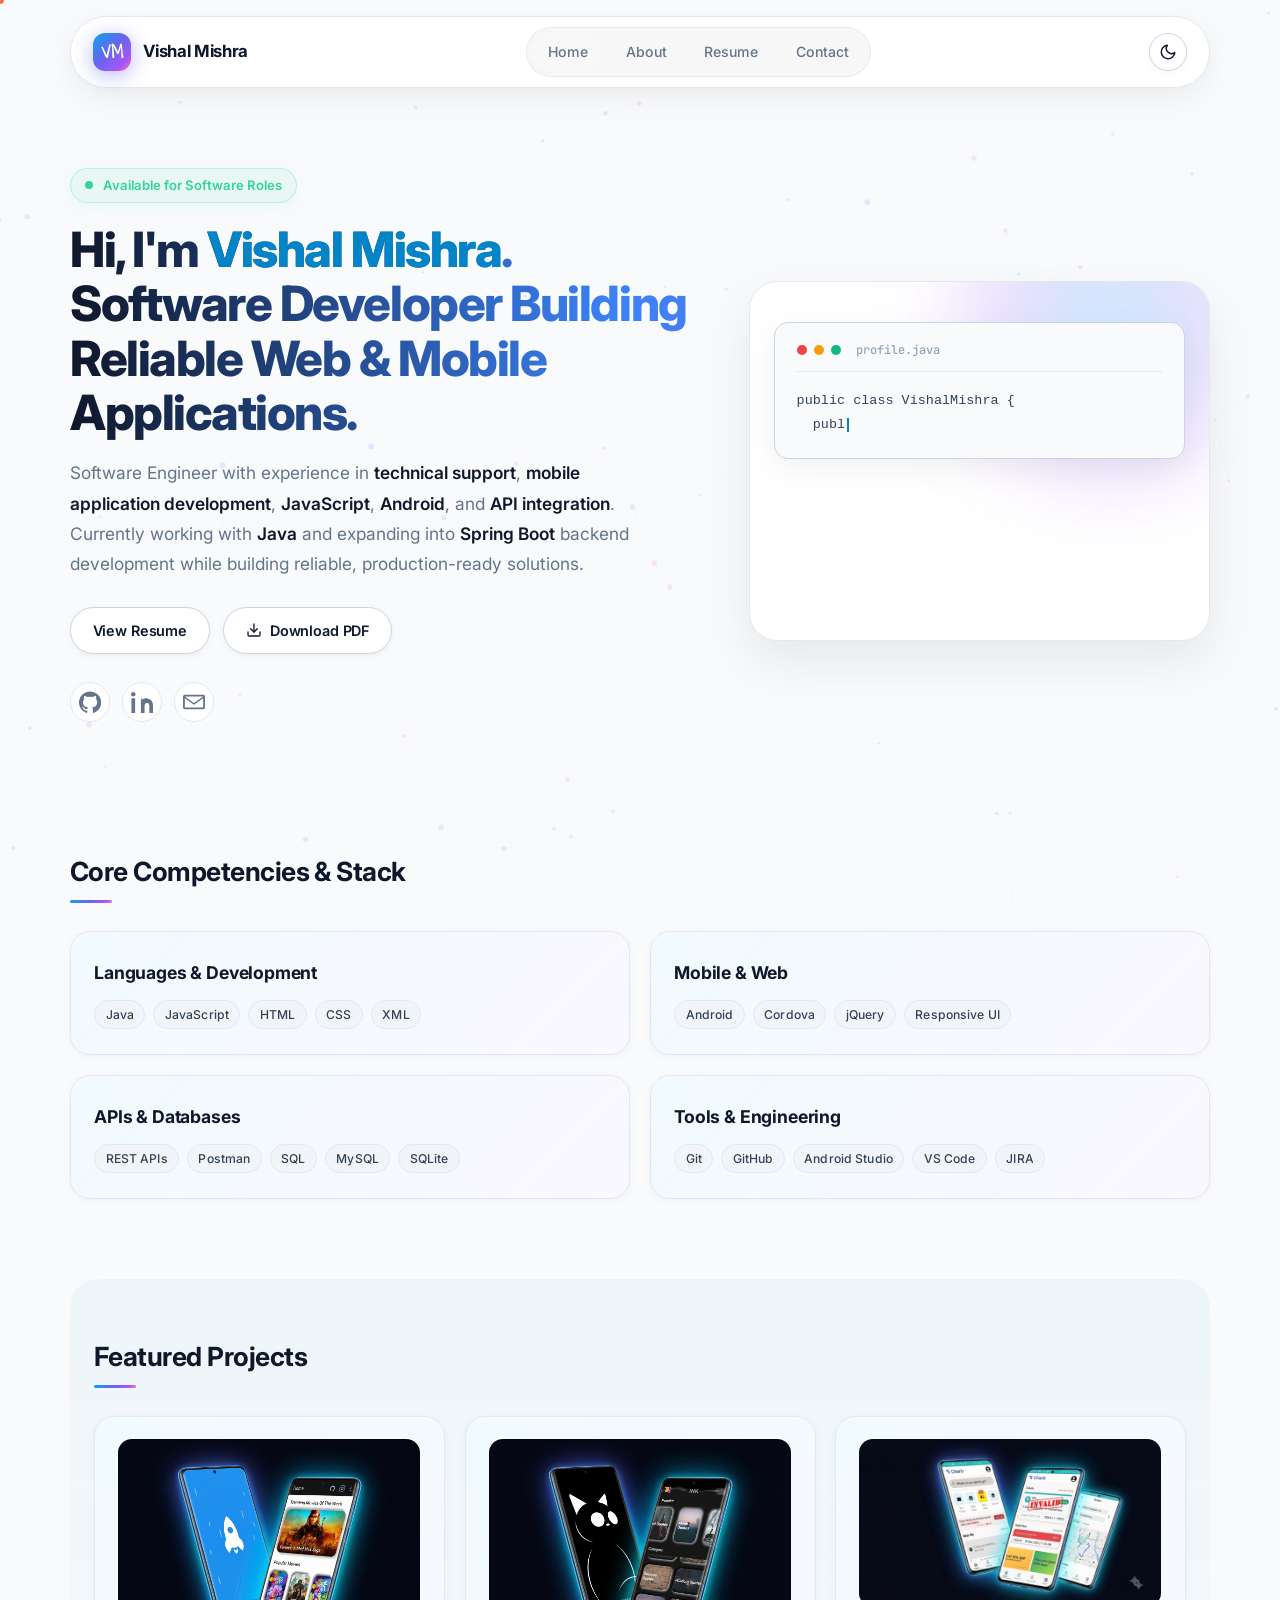
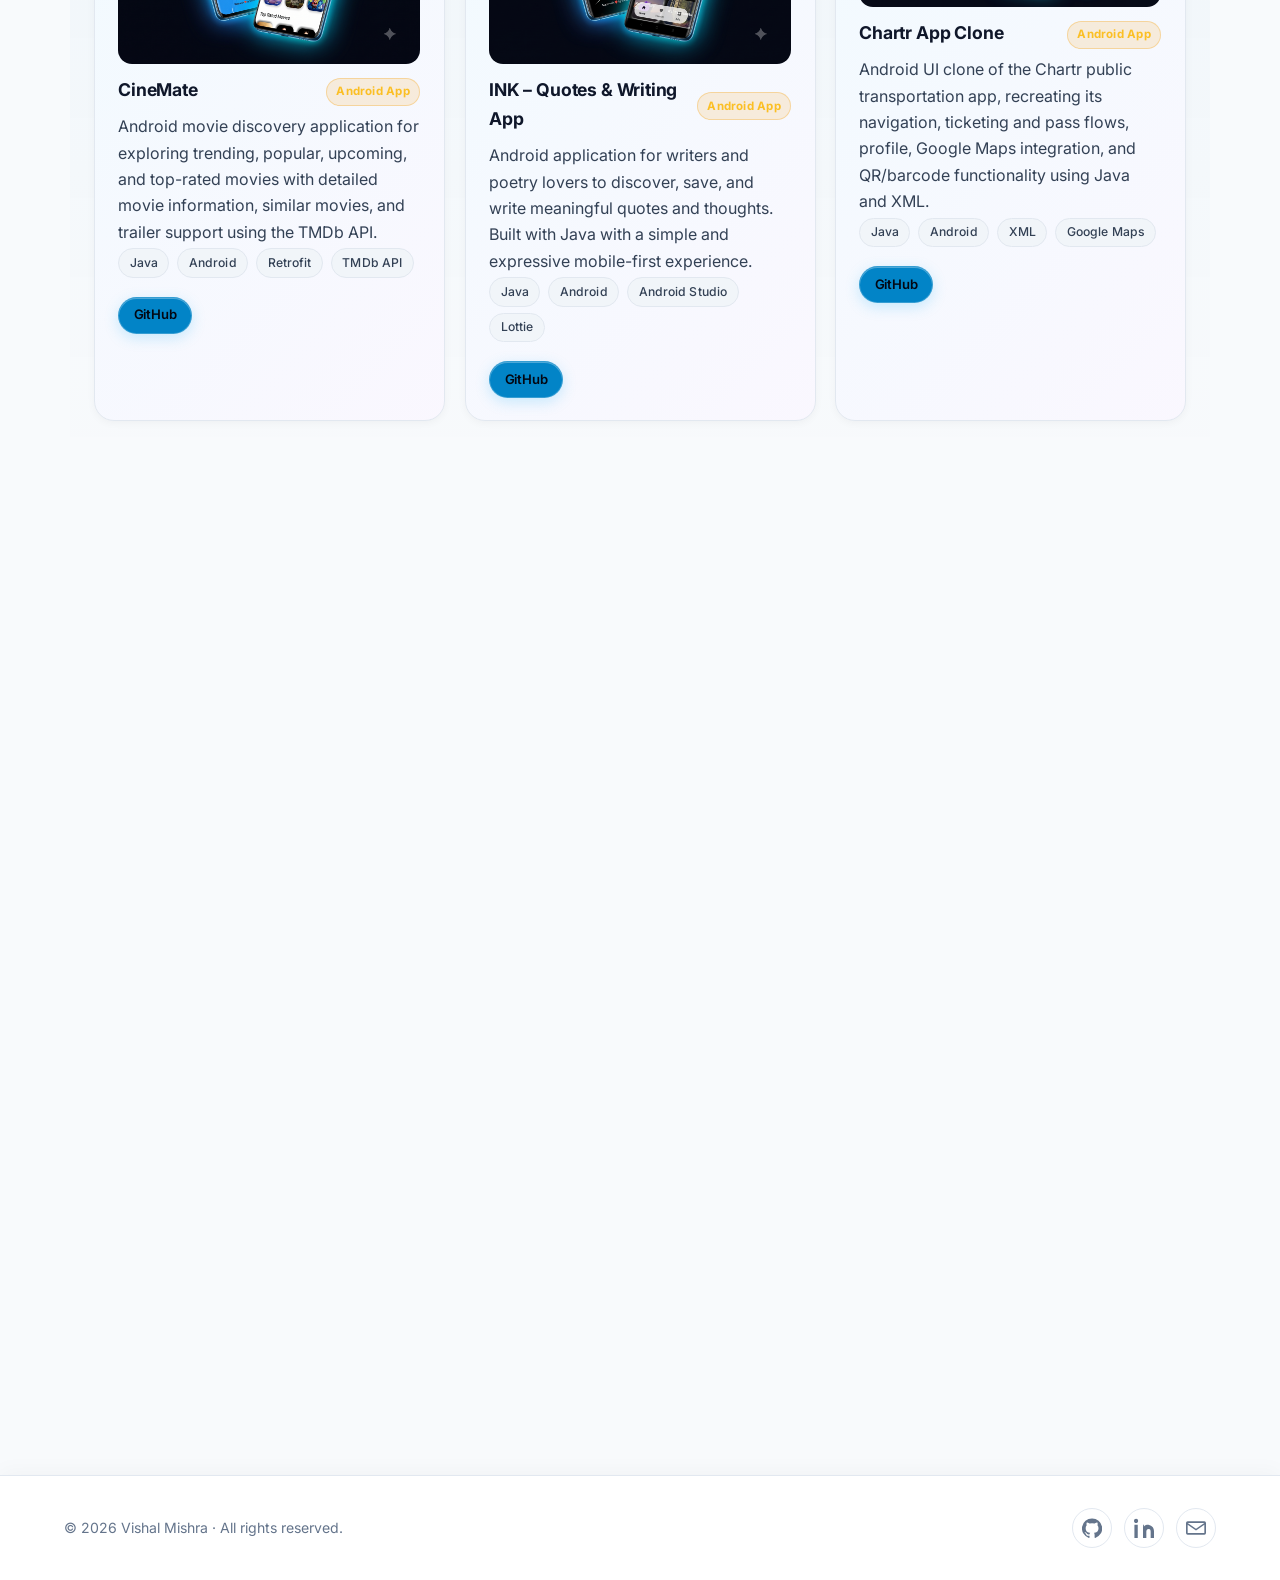
==== index.html @ 139499ff "Add portfolio website" ====
<!doctype html>
<html lang="en">
  <head>
    <meta charset="UTF-8" />
    <meta name="viewport" content="width=device-width, initial-scale=1.0" />
<meta name="author" content="Vishal Mishra " />
    <meta name="theme-color" content="#38bdf8" />
    <title>Vishal Mishra  - Software Engineer | Official Website</title>

    <link rel="preconnect" href="https://fonts.googleapis.com" />
    <link rel="preconnect" href="https://fonts.gstatic.com" crossorigin />
    <link
      href="https://fonts.googleapis.com/css2?family=Inter:wght@300;400;500;600;700;800&family=Outfit:wght@500;600;700;800;900&family=JetBrains+Mono:wght@400;500;600&family=Shadows+Into+Light&display=swap"
      rel="stylesheet"
    />
    <link rel="stylesheet" href="assets/css/style.css" />
    <script defer src="assets/js/main.js"></script>
    <link rel="icon" type="image/x-icon" href="assets/img/favicon.ico" />
  </head>
  <body class="theme-auto">
    <!-- Preloader -->
    <div class="preloader" id="preloader"><div class="preloader-logo">Vishal Mishra</div></div>
    
    <!-- Scroll Progress -->
    <div class="scroll-progress" id="scrollProgress"></div>
    
    <!-- Particle Canvas -->
    <canvas id="bgParticles" aria-hidden="true"></canvas>

    <!-- Header Navigation -->
    <header class="site-header reveal-down">
      <a class="brand" href="/">
        <span class="logo glow">VM</span> <strong>Vishal Mishra</strong>
      </a>
      <nav class="nav" id="nav">
        <a href="/">Home</a>
        <a href="about.html">About</a>
        <a href="resume.html">Resume</a>
        <a href="contact.html">Contact</a>
      </nav>
      <div class="header-actions">
        <button
          class="btn small outline"
          id="themeToggle"
          aria-label="Toggle theme"
        >
          <svg class="theme-icon-sun" width="18" height="18" viewBox="0 0 24 24" fill="none" stroke="currentColor" stroke-width="2" stroke-linecap="round" stroke-linejoin="round" aria-hidden="true"><circle cx="12" cy="12" r="5"></circle><line x1="12" y1="1" x2="12" y2="3"></line><line x1="12" y1="21" x2="12" y2="23"></line><line x1="4.22" y1="4.22" x2="5.64" y2="5.64"></line><line x1="18.36" y1="18.36" x2="19.78" y2="19.78"></line><line x1="1" y1="12" x2="3" y2="12"></line><line x1="21" y1="12" x2="23" y2="12"></line><line x1="4.22" y1="19.78" x2="5.64" y2="18.36"></line><line x1="18.36" y1="5.64" x2="19.78" y2="4.22"></line></svg>
          <svg class="theme-icon-moon" width="18" height="18" viewBox="0 0 24 24" fill="none" stroke="currentColor" stroke-width="2" stroke-linecap="round" stroke-linejoin="round" aria-hidden="true"><path d="M21 12.79A9 9 0 1 1 11.21 3 7 7 0 0 0 21 12.79z"></path></svg>
        </button>
        <button class="btn small" id="menuToggle" aria-label="Open menu">
          <svg width="20" height="20" viewBox="0 0 24 24" aria-hidden="true">
            <path
              fill="currentColor"
              d="M3 6h18v2H3zM3 11h18v2H3zM3 16h18v2H3z"
            />
          </svg>
        </button>
      </div>
    </header>

    <!-- Main Container -->
    <main class="container">
      <!-- Hero Section -->
      <section class="hero reveal">
        <div class="hero-text">
          <div class="live-status">
            <span class="pulse-dot"></span> Available for Software Roles
          </div>
          <h1 class="gradient-text">
  Hi, I'm <span class="accent">Vishal Mishra</span>. 
  Software Developer Building Reliable Web & Mobile Applications.
</h1>
          <p>
  Software Engineer with experience in <strong>technical support</strong>,
  <strong>mobile application development</strong>, <strong>JavaScript</strong>,
  <strong>Android</strong>, and <strong>API integration</strong>.
  Currently working with <strong>Java</strong> and expanding into
  <strong>Spring Boot</strong> backend development while building reliable,
  production-ready solutions.
</p>
          <div class="hero-cta">
            <a class="btn outline ripple" href="resume.html">View Resume</a>
            <a
              class="btn outline ripple"
              href="https://drive.google.com/file/d/1OtC1EBjFkSfujccUK9M5hIh6MQjLdSP7/view?usp=sharing"
              target="_blank"
              rel="noopener"
            >
              <svg width="16" height="16" viewBox="0 0 24 24" fill="none" stroke="currentColor" stroke-width="2" stroke-linecap="round" stroke-linejoin="round" aria-hidden="true"><path d="M21 15v4a2 2 0 0 1-2 2H5a2 2 0 0 1-2-2v-4"></path><polyline points="7 10 12 15 17 10"></polyline><line x1="12" y1="15" x2="12" y2="3"></line></svg>
              Download PDF
            </a>
          </div>
          <div class="hero-socials icons">
            <a
              class="icon"
              href="https://github.com/Vishallab"
              target="_blank"
              rel="noopener"
              aria-label="GitHub"
            >
              <svg viewBox="0 0 24 24" width="22" height="22" fill="currentColor">
                <path d="M12 .5a12 12 0 0 0-3.79 23.4c.6.11.82-.26.82-.58v-2.03c-3.34.73-4.04-1.61-4.04-1.61-.55-1.39-1.35-1.76-1.35-1.76-1.1-.76.08-.75.08-.75 1.22.09 1.86 1.26 1.86 1.26 1.08 1.85 2.83 1.32 3.52 1.01.11-.8.42-1.33.77-1.63-2.67-.3-5.47-1.33-5.47-5.92 0-1.31.47-2.39 1.25-3.23-.13-.31-.54-1.56.12-3.25 0 0 1.01-.32 3.31 1.23a11.5 11.5 0 0 1 6.04 0c2.3-1.55 3.31-1.23 3.31-1.23.66 1.69.25 2.94.12 3.25.78.84 1.25 1.92 1.25 3.23 0 4.6-2.81 5.62-5.49 5.92.43.37.82 1.1.82 2.22v3.29c0 .32.22.7.82.58A12 12 0 0 0 12 .5Z" />
              </svg>
            </a>
            <a
              class="icon"
              href="https://www.linkedin.com/in/vishalmishra01/"
              target="_blank"
              rel="noopener"
              aria-label="LinkedIn"
            >
              <svg viewBox="0 0 24 24" width="22" height="22" fill="currentColor">
                <path d="M4.98 3.5C4.98 4.88 3.86 6 2.5 6S0 4.88 0 3.5 1.12 1 2.5 1s2.48 1.12 2.48 2.5zM.5 8h4V24h-4V8zm7.5 0h3.8v2.2h.1c.5-.9 1.8-2.2 3.7-2.2C20.3 8 24 10.6 24 16v8h-4v-7c0-1.7-.03-3.9-2.4-3.9-2.4 0-2.8 1.8-2.8 3.8V24h-4V8z" />
              </svg>
            </a>
            <a
              class="icon email-link"
              href="mailto:ncepvishal@gmail.com?subject=Hello%20Vishal&body=Hi%20Vishal,%0D%0A%0D%0A"
              aria-label="Email"
            >
              <svg viewBox="0 0 24 24" width="22" height="22" fill="currentColor">
                <path d="M2 4h20a2 2 0 0 1 2 2v12a2 2 0 0 1-2 2H2a2 2 0 0 1-2-2V6a2 2 0 0 1 2-2zm0 2v.01L12 13 22 6.01V6H2zm0 12h20V8l-10 7L2 8v10z" />
              </svg>
            </a>
          </div>
        </div>
        <div class="hero-art float-subtle">
          <div class="glass card-xl tilt">
            <div class="radar"></div>
            <div class="code-block">
              <div class="code-block-header">
                <span class="code-dot red"></span>
                <span class="code-dot yellow"></span>
                <span class="code-dot green"></span>
                <span class="code-filename">profile.java</span>
              </div>
<pre><code>public class VishalMishra {
    public static void main(String[] args) {
        System.out.println("Hello World!");

        String name = "Vishal Mishra";
        String role = "Software Engineer";

        String[] stack = {
            "Java",
            "JavaScript",
            "HTML",
            "CSS",
            "Android",
            "Spring Boot",
            "SQL"
        };

        String status = "Available for roles";
    }
}</code></pre>
            </div>
          </div>
        </div>
      </section>

      <!-- Skills & Tech Architecture -->
<section class="section reveal">
  <h2 class="section-title">Core Competencies & Stack</h2>

  <div class="grid skills-grid">

    <div class="card skill hover glow tilt">
      <h3>Languages & Development</h3>
      <div style="margin-top: 0.4rem;">
        <span class="pill">Java</span>
        <span class="pill">JavaScript</span>
        <span class="pill">HTML</span>
        <span class="pill">CSS</span>
        <span class="pill">XML</span>
      </div>
    </div>

    <div class="card skill hover glow tilt">
      <h3>Mobile & Web</h3>
      <div style="margin-top: 0.4rem;">
        <span class="pill">Android</span>
        <span class="pill">Cordova</span>
        <span class="pill">jQuery</span>
        <span class="pill">Responsive UI</span>
      </div>
    </div>

    <div class="card skill hover glow tilt">
      <h3>APIs & Databases</h3>
      <div style="margin-top: 0.4rem;">
        <span class="pill">REST APIs</span>
        <span class="pill">Postman</span>
        <span class="pill">SQL</span>
        <span class="pill">MySQL</span>
        <span class="pill">SQLite</span>
      </div>
    </div>

    <div class="card skill hover glow tilt">
      <h3>Tools & Engineering</h3>
      <div style="margin-top: 0.4rem;">
        <span class="pill">Git</span>
        <span class="pill">GitHub</span>
        <span class="pill">Android Studio</span>
        <span class="pill">VS Code</span>
        <span class="pill">JIRA</span>
      </div>
    </div>

  </div>
</section>

<!-- Featured Projects Section -->
<section class="section alt reveal">
  <h2 class="section-title">Featured Projects</h2>

  <div class="grid cards-3">

    <!-- CineMate -->
    <article class="card hover glow tilt">
      <img
        class="project-img"
        src="assets/img/cinemate.png"
        alt="CineMate Android application preview"
        loading="lazy"
      />

      <div class="project-header-row">
        <h3>CineMate</h3>
        <span class="project-badge flagship">Android App</span>
      </div>

      <p>
        Android movie discovery application for exploring trending, popular,
        upcoming, and top-rated movies with detailed movie information,
        similar movies, and trailer support using the TMDb API.
      </p>

      <div>
        <span class="pill">Java</span>
        <span class="pill">Android</span>
        <span class="pill">Retrofit</span>
        <span class="pill">TMDb API</span>
      </div>

      <div style="margin-top: auto; padding-top: 1rem;">
        <a
          class="btn small"
          href="https://github.com/Vishallab/CineMate"
          target="_blank"
          rel="noopener noreferrer"
        >
          GitHub
        </a>
      </div>
    </article>


    <!-- INK -->
    <article class="card hover glow tilt">
      <img
        class="project-img"
        src="assets/img/ink.png"
        alt="INK Android application preview"
        loading="lazy"
      />

      <div class="project-header-row">
        <h3>INK – Quotes & Writing App</h3>
        <span class="project-badge flagship">Android App</span>
      </div>

      <p>
        Android application for writers and poetry lovers to discover,
        save, and write meaningful quotes and thoughts. Built with Java
        with a simple and expressive mobile-first experience.
      </p>

      <div>
        <span class="pill">Java</span>
        <span class="pill">Android</span>
        <span class="pill">Android Studio</span>
        <span class="pill">Lottie</span>
      </div>

      <div style="margin-top: auto; padding-top: 1rem;">
        <a
          class="btn small"
          href="https://github.com/Vishallab/INK"
          target="_blank"
          rel="noopener noreferrer"
        >
          GitHub
        </a>
      </div>
    </article>


    <!-- Chartr -->
    <article class="card hover glow tilt">
      <img
        class="project-img"
        src="assets/img/chartr.png"
        alt="Chartr Android App Clone preview"
        loading="lazy"
      />

      <div class="project-header-row">
        <h3>Chartr App Clone</h3>
        <span class="project-badge flagship">Android App</span>
      </div>

      <p>
        Android UI clone of the Chartr public transportation app,
        recreating its navigation, ticketing and pass flows, profile,
        Google Maps integration, and QR/barcode functionality using
        Java and XML.
      </p>

      <div>
        <span class="pill">Java</span>
        <span class="pill">Android</span>
        <span class="pill">XML</span>
        <span class="pill">Google Maps</span>
      </div>

      <div style="margin-top: auto; padding-top: 1rem;">
        <a
          class="btn small"
          href="https://github.com/Vishallab/chartr"
          target="_blank"
          rel="noopener noreferrer"
        >
          GitHub
        </a>
      </div>
    </article>

  </div>
</section>

      <!-- Experience Section -->
  <section class="section reveal">
  <h2 class="section-title">Professional Experience</h2>

  <div class="timeline">

    <!-- Associate System Engineer -->
    <div class="t-item">
      <div class="t-dot"></div>

      <div class="t-content card hover glow tilt job-card">
        <div class="job-wrapper">

          <div class="job-text">

            <h3>
              Associate System Engineer ·
              <span class="accent">Tata Consultancy Services (TCS)</span>
            </h3>

            <p class="muted">Jul 2025 - Present · HDFC Life</p>

            <ul>
              <li>
                Supporting and developing a <strong>Cordova-based Android application</strong>
                using <strong>HTML, CSS, JavaScript, and jQuery</strong> for the HDFC Life platform.
              </li>

              <li>
                Handling <strong>L2 production support</strong>, incident troubleshooting,
                root cause analysis, SLA management, and coordination with development teams
                to resolve application issues.
              </li>

              <li>
                Working on <strong>API testing and debugging</strong> using Postman and
                <strong>SQL-based data analysis</strong> for production issue investigation.
              </li>

              <li>
                Contributing to <strong>JavaScript-based feature development</strong>,
                application enhancements, testing, and <strong>UAT support</strong>.
              </li>

              <li>
                Supporting technical documentation, recurring issue analysis, and
                <strong>self-help solutions</strong> to improve operational efficiency.
              </li>
            </ul>

            <div style="margin-top: 0.75rem;">
              <span class="pill">JavaScript</span>
              <span class="pill">HTML</span>
              <span class="pill">CSS</span>
              <span class="pill">Android</span>
              <span class="pill">Cordova</span>
              <span class="pill">jQuery</span>
              <span class="pill">Postman</span>
              <span class="pill">SQL</span>
              <span class="pill">Git</span>
            </div>

          </div>

        </div>
      </div>
    </div>


    <!-- Graduate Trainee -->
    <div class="t-item" style="margin-top: 1.25rem">
      <div class="t-dot"></div>

      <div class="t-content card hover glow tilt job-card">
        <div class="job-wrapper">

          <div class="job-text">

            <h3>
              Graduate Trainee ·
              <span class="accent">Tata Consultancy Services (TCS)</span>
            </h3>

            <p class="muted">Jan 2025 - Jul 2025</p>

            <ul>
              <li>
                Completed technical training in <strong>Core Java, SQL, Selenium,
                and software development fundamentals</strong>.
              </li>

              <li>
                Built a strong foundation in <strong>Java, OOP concepts, databases,
                testing, and application support practices</strong>.
              </li>

              <li>
                Transitioned into the <strong>HDFC Life application team</strong>
                after completing the initial training phase.
              </li>
            </ul>

            <div style="margin-top: 0.75rem;">
              <span class="pill">Java</span>
              <span class="pill">SQL</span>
              <span class="pill">Selenium</span>
              <span class="pill">OOP</span>
            </div>

          </div>

        </div>
      </div>
    </div>

  </div>
</section>
    </main>

    <!-- Back to Top Button -->
    <button class="back-to-top" id="backToTop" aria-label="Back to top">
      <svg width="20" height="20" viewBox="0 0 24 24" fill="none" stroke="currentColor" stroke-width="2.5" stroke-linecap="round" stroke-linejoin="round"><polyline points="18 15 12 9 6 15"/></svg>
    </button>

    <!-- Footer -->
    <footer class="site-footer">
      <p>© <span id="year"></span> Vishal Mishra  · All rights reserved. </p>
      <div class="footer-icons icons">
        <a
          class="icon"
          href="https://github.com/Vishallab"
          target="_blank"
          rel="noopener"
          aria-label="GitHub"
        >
          <svg viewBox="0 0 24 24" width="20" height="20" fill="currentColor">
            <path d="M12 .5a12 12 0 0 0-3.79 23.4c.6.11.82-.26.82-.58v-2.03c-3.34.73-4.04-1.61-4.04-1.61-.55-1.39-1.35-1.76-1.35-1.76-1.1-.76.08-.75.08-.75 1.22.09 1.86 1.26 1.86 1.26 1.08 1.85 2.83 1.32 3.52 1.01.11-.8.42-1.33.77-1.63-2.67-.3-5.47-1.33-5.47-5.92 0-1.31.47-2.39 1.25-3.23-.13-.31-.54-1.56.12-3.25 0 0 1.01-.32 3.31 1.23a11.5 11.5 0 0 1 6.04 0c2.3-1.55 3.31-1.23 3.31-1.23.66 1.69.25 2.94.12 3.25.78.84 1.25 1.92 1.25 3.23 0 4.6-2.81 5.62-5.49 5.92.43.37.82 1.1.82 2.22v3.29c0 .32.22.7.82.58A12 12 0 0 0 12 .5Z" />
          </svg>
        </a>
        <a
          class="icon"
          href="https://www.linkedin.com/in/vishalmishra01/"
          target="_blank"
          rel="noopener"
          aria-label="LinkedIn"
        >
          <svg viewBox="0 0 24 24" width="20" height="20" fill="currentColor">
            <path d="M4.98 3.5C4.98 4.88 3.86 6 2.5 6S0 4.88 0 3.5 1.12 1 2.5 1s2.48 1.12 2.48 2.5zM.5 8h4V24h-4V8zm7.5 0h3.8v2.2h.1c.5-.9 1.8-2.2 3.7-2.2C20.3 8 24 10.6 24 16v8h-4v-7c0-1.7-.03-3.9-2.4-3.9-2.4 0-2.8 1.8-2.8 3.8V24h-4V8z" />
          </svg>
        </a>
        <a
          class="icon email-link"
          href="mailto:ncepvishal@gmail.com?subject=Hello%20Vishal&body=Hi%20Vishal,%0D%0A%0D%0A"
          aria-label="Email"
        >
          <svg viewBox="0 0 24 24" width="20" height="20" fill="currentColor">
            <path d="M2 4h20a2 2 0 0 1 2 2v12a2 2 0 0 1-2 2H2a2 2 0 0 1-2-2V6a2 2 0 0 1 2-2zm0 2v.01L12 13 22 6.01V6H2zm0 12h20V8l-10 7L2 8v10z" />
          </svg>
        </a>
      </div>
    </footer>
  </body>
</html>
---- assets/css/style.css ----
/* ===== DESIGN TOKENS ===== */
:root {
  /* Canvas & Backgrounds */
  --bg:           #030712; /* True Deep Charcoal / Vercel Black */
  --bg-soft:      #0b0f19;
  --bg-subtle:    #111827;
  --card:         #0d1424;
  --card-hover:   #121b2f;
  --card-glass:   rgba(13, 20, 36, 0.94);
  --grad-card:    linear-gradient(135deg, rgba(56,189,248,.07), rgba(124,58,237,.04));
  
  /* Text & Hierarchy */
  --text:         #f8fafc;
  --muted:        #94a3b8;
  --muted-2:      #64748b;
  --heading:      #ffffff;

  /* Electric Accents */
  --accent:       #38bdf8; /* Linear Cyan */
  --accent-hover: #7dd3fc;
  --accent-2:     #818cf8; /* Electric Indigo */
  --purple:       #c084fc; /* Vibrant Violet */
  --pink:         #f472b6; /* Hot Pink Accent */
  --emerald:      #34d399; /* Status Green */
  --accent-glow:  rgba(56, 189, 248, 0.28);

  /* Borders & Dividers */
  --border:       rgba(255, 255, 255, 0.08);
  --border-hover: rgba(56, 189, 248, 0.4);
  --border-light: rgba(255, 255, 255, 0.14);
  --ring:         rgba(56, 189, 248, 0.5);

  /* Vibrant Multi-Color Mixing Gradients */
  --grad-hero:    linear-gradient(135deg, #0ea5e9 0%, #6366f1 45%, #a855f7 80%, #f472b6 100%);
  --grad-text:    linear-gradient(90deg, #ffffff 0%, #a5b4fc 25%, #38bdf8 50%, #c084fc 75%, #ffffff 100%);
  --grad-glow:    radial-gradient(circle at 50% 50%, rgba(56, 189, 248, 0.22) 0%, rgba(124, 58, 237, 0.16) 40%, rgba(244, 114, 182, 0.1) 70%, transparent 100%);

  /* Shadows */
  --shadow-sm:    0 2px 8px rgba(0, 0, 0, 0.4);
  --shadow:       0 10px 30px -10px rgba(0, 0, 0, 0.6);
  --shadow-lg:    0 25px 60px -15px rgba(0, 0, 0, 0.7);
  --shadow-glow:  0 0 50px rgba(56, 189, 248, 0.22);

  /* Radii */
  --radius-sm:    8px;
  --radius:       14px;
  --radius-lg:    20px;
  --radius-xl:    28px;
  --radius-pill:  999px;

  /* Transitions & Curves */
  --ease:         cubic-bezier(0.16, 1, 0.3, 1); /* Apple/Framer Spring */
  --t-fast:       0.18s cubic-bezier(0.16, 1, 0.3, 1);
  --t-mid:        0.35s cubic-bezier(0.16, 1, 0.3, 1);

  /* Typography (Unified Inter Font Family) */
  --font-body:    'Inter', system-ui, -apple-system, BlinkMacSystemFont, 'Segoe UI', Roboto, sans-serif;
  --font-display: 'Inter', system-ui, -apple-system, BlinkMacSystemFont, 'Segoe UI', Roboto, sans-serif;
  --font-code:    'JetBrains Mono', 'Fira Code', 'Consolas', monospace;
}

/* ===== RESET & BASE ===== */
*, *::before, *::after {
  box-sizing: border-box;
  margin: 0;
  padding: 0;
}

html {
  font-family: var(--font-body);
  font-size: 16px;
  color: var(--text);
  background: var(--bg);
  -webkit-font-smoothing: antialiased;
  -moz-osx-font-smoothing: grayscale;
  overflow-x: hidden;
}

body {
  font-family: var(--font-body);
  line-height: 1.65;
  color: var(--text);
  background: var(--bg);
  overflow-x: clip;
  position: relative;
  width: 100%;
}

a {
  color: inherit;
  text-decoration: none;
}

img {
  max-width: 100%;
  height: auto;
  display: block;
}

/* Background Particle Canvas */
#bgParticles {
  position: fixed;
  inset: 0;
  z-index: 0;
  opacity: 0.6;
  pointer-events: none;
}

/* Ambient Radial Multi-Color Glow Background */
body::after {
  content: '';
  position: fixed;
  top: -20%;
  left: 50%;
  transform: translateX(-50%);
  width: 1100px;
  height: 650px;
  background: var(--grad-glow);
  z-index: -2;
  pointer-events: none;
  filter: blur(80px);
  opacity: 0.85;
  mix-blend-mode: screen;
}

/* NOISE TEXTURE */
body::before {
  content: '';
  position: fixed;
  inset: 0;
  z-index: -2;
  pointer-events: none;
  opacity: 0.03;
  background-image: url("data:image/svg+xml,%3Csvg viewBox='0 0 256 256' xmlns='http://www.w3.org/2000/svg'%3E%3Cfilter id='n'%3E%3CfeTurbulence type='fractalNoise' baseFrequency='.85' numOctaves='4' stitchTiles='stitch'/%3E%3C/filter%3E%3Crect width='100%25' height='100%25' filter='url(%23n)'/%3E%3C/svg%3E");
  background-repeat: repeat;
}

/* ===== LAYOUT & CONTAINER ===== */
.container {
  width: min(1140px, 92%);
  margin: 0 auto;
  padding: 2.5rem 0 5rem;
}

/* ===== STICKY CAPSULE HEADER ===== */
.site-header {
  position: sticky;
  top: 1rem;
  z-index: 100;
  width: min(1140px, 94%);
  margin: 0 auto;
  background: rgba(3, 7, 18, 0.85);
  backdrop-filter: blur(20px) saturate(180%);
  -webkit-backdrop-filter: blur(20px) saturate(180%);
  border: 1px solid var(--border);
  border-radius: var(--radius-pill);
  display: flex;
  align-items: center;
  justify-content: space-between;
  padding: 0.65rem 1.4rem;
  box-shadow: 0 10px 30px rgba(0, 0, 0, 0.5), inset 0 1px 0 rgba(255, 255, 255, 0.08);
  transition: border-color var(--t-mid), background var(--t-mid);
}

.site-header:hover {
  border-color: rgba(255, 255, 255, 0.15);
}

.brand {
  display: flex;
  align-items: center;
  gap: 0.75rem;
  font-family: var(--font-display);
  font-weight: 700;
  font-size: 1.05rem;
  letter-spacing: -0.02em;
  color: var(--heading);
}

.brand .logo {
  display: inline-grid;
  place-items: center;
  width: 38px;
  height: 38px;
  border-radius: 12px;
  background: linear-gradient(135deg, #0ea5e9 0%, #6366f1 45%, #a855f7 80%, #f472b6 100%);
  box-shadow: 0 4px 20px rgba(99, 102, 241, 0.45);
  font-family: 'Shadows Into Light', cursive, var(--font-display);
  font-weight: 700;
  font-size: 1.1rem;
  letter-spacing: 1px;
  text-transform: uppercase;
  color: #ffffff;
  flex-shrink: 0;
  transition: transform var(--t-fast), box-shadow var(--t-fast);
}

.brand:hover .logo {
  transform: scale(1.05) rotate(-3deg);
}

/* ===== NAVIGATION ===== */
.nav {
  display: flex;
  align-items: center;
  gap: 0.35rem;
  background: rgba(255, 255, 255, 0.03);
  padding: 0.3rem;
  border-radius: var(--radius-pill);
  border: 1px solid rgba(255, 255, 255, 0.05);
}

.nav a {
  padding: 0.45rem 1rem;
  border-radius: var(--radius-pill);
  font-size: 0.88rem;
  font-weight: 500;
  color: var(--muted);
  transition: color var(--t-fast), background var(--t-fast);
  position: relative;
}

.nav a:hover,
.nav a.active {
  color: var(--heading);
  background: rgba(255, 255, 255, 0.08);
}

.nav a::after {
  content: '';
  position: absolute;
  bottom: 6px;
  left: 50%;
  transform: translateX(-50%) scaleX(0);
  width: 14px;
  height: 2px;
  border-radius: 2px;
  background: var(--accent);
  transition: transform var(--t-fast);
}

.nav a:hover::after {
  transform: translateX(-50%) scaleX(1);
}

.header-actions {
  display: flex;
  gap: 0.6rem;
  align-items: center;
}

#themeToggle {
  display: inline-flex;
  align-items: center;
  justify-content: center;
  min-width: 38px;
  min-height: 38px;
  padding: 0;
  border-radius: var(--radius-pill);
}

#themeToggle svg {
  flex-shrink: 0;
}

#themeToggle .theme-icon-sun {
  display: block;
}

#themeToggle .theme-icon-moon {
  display: none;
}

body.light #themeToggle .theme-icon-sun {
  display: none;
}

body.light #themeToggle .theme-icon-moon {
  display: block;
}

/* ===== BUTTON SYSTEM ===== */
.btn {
  background: var(--accent);
  color: #030712;
  border: 1px solid rgba(255, 255, 255, 0.2);
  border-radius: var(--radius-pill);
  padding: 0.65rem 1.35rem;
  font-family: var(--font-body);
  font-weight: 600;
  font-size: 0.9rem;
  cursor: pointer;
  display: inline-flex;
  align-items: center;
  justify-content: center;
  gap: 0.5rem;
  position: relative;
  overflow: hidden;
  transition: transform var(--t-fast), box-shadow var(--t-fast), background var(--t-fast), border-color var(--t-fast);
  white-space: nowrap;
  letter-spacing: -0.01em;
  box-shadow: 0 4px 14px rgba(56, 189, 248, 0.25), inset 0 1px 0 rgba(255, 255, 255, 0.3);
}

.btn:hover {
  background: var(--accent-hover);
  transform: translateY(-2px);
  box-shadow: 0 8px 24px rgba(56, 189, 248, 0.35), inset 0 1px 0 rgba(255, 255, 255, 0.4);
}

.btn:active {
  transform: translateY(0);
}

.btn.small {
  padding: 0.42rem 0.9rem;
  font-size: 0.82rem;
  border-radius: var(--radius-pill);
}

.btn.outline {
  background: rgba(255, 255, 255, 0.04);
  color: var(--text);
  border: 1px solid var(--border-light);
  box-shadow: 0 2px 8px rgba(0, 0, 0, 0.2), inset 0 1px 0 rgba(255, 255, 255, 0.05);
}

.btn.outline:hover {
  background: rgba(255, 255, 255, 0.09);
  border-color: var(--accent);
  color: var(--heading);
  box-shadow: 0 4px 18px rgba(56, 189, 248, 0.15);
}

.btn.small.outline {
  border-color: var(--border);
}

.btn .ripple-el {
  position: absolute;
  border-radius: 50%;
  transform: scale(0);
  animation: ripple 0.55s ease-out forwards;
  pointer-events: none;
  background: rgba(255, 255, 255, 0.3);
}

@keyframes ripple {
  to { transform: scale(8); opacity: 0; }
}

/* ===== HERO SECTION ===== */
.hero {
  display: grid;
  grid-template-columns: 1.15fr 0.85fr;
  gap: 3.5rem;
  align-items: center;
  padding-top: 3.5rem;
  padding-bottom: 2.5rem;
}

.hero-text {
  display: flex;
  flex-direction: column;
  align-items: flex-start;
}

.live-status {
  display: inline-flex;
  align-items: center;
  gap: 0.6rem;
  font-size: 0.82rem;
  font-weight: 600;
  color: var(--emerald);
  background: rgba(52, 211, 153, 0.08);
  border: 1px solid rgba(52, 211, 153, 0.22);
  padding: 0.35rem 0.9rem;
  border-radius: var(--radius-pill);
  margin-bottom: 1.25rem;
  backdrop-filter: blur(12px);
  box-shadow: 0 4px 14px rgba(52, 211, 153, 0.08);
}

.pulse-dot {
  width: 8px;
  height: 8px;
  background: var(--emerald);
  border-radius: 50%;
  box-shadow: 0 0 0 0 rgba(52, 211, 153, 0.7);
  animation: live-ping 1.8s infinite cubic-bezier(0, 0, 0.2, 1);
}

@keyframes live-ping {
  70%, 100% {
    box-shadow: 0 0 0 10px rgba(52, 211, 153, 0);
  }
}

.hero h1 {
  font-family: var(--font-display);
  font-size: clamp(2.2rem, 3.8vw, 3.2rem);
  font-weight: 800;
  line-height: 1.12;
  letter-spacing: -0.03em;
  margin-bottom: 1.1rem;
}

.hero h1 .accent {
  color: var(--accent);
}

.hero p {
  color: var(--muted);
  font-size: 1.08rem;
  max-width: 54ch;
  line-height: 1.75;
  margin-bottom: 1.75rem;
}

.hero p strong {
  color: var(--heading);
  font-weight: 600;
}

.hero-cta {
  display: flex;
  flex-wrap: wrap;
  gap: 0.85rem;
  margin-bottom: 1.75rem;
}

.hero-socials {
  margin-bottom: 2rem;
}

/* HERO ART / IDE CODE BLOCK WITH MULTI-COLOR RADIAL MESH */
.hero-art .card-xl {
  min-height: 360px;
  border-radius: var(--radius-xl);
  padding: 1.5rem;
  background:
    radial-gradient(ellipse 85% 65% at 20% -10%, rgba(56, 189, 248, 0.22), transparent),
    radial-gradient(ellipse 65% 85% at 85% 110%, rgba(168, 85, 247, 0.2), transparent),
    var(--card-glass);
  border: 1px solid var(--border-light);
  box-shadow: var(--shadow-lg), var(--shadow-glow);
  position: relative;
  overflow: hidden;
}

.glass {
  position: relative;
  overflow: hidden;
}

.radar {
  position: absolute;
  inset: -40% -20% auto auto;
  width: 380px;
  height: 380px;
  border-radius: 50%;
  background: radial-gradient(circle at center, rgba(56, 189, 248, 0.3) 0%, rgba(168, 85, 247, 0.2) 45%, transparent 70%);
  filter: blur(35px);
  animation: pulseRadar 7s infinite alternate ease-in-out;
  pointer-events: none;
}

@keyframes pulseRadar {
  0%   { transform: scale(1); opacity: 0.6; }
  50%  { transform: scale(1.15) translate(-10px, 10px); opacity: 0.85; }
  100% { transform: scale(1.25) translate(6px, -6px); opacity: 0.7; }
}

.code-block {
  background: rgba(3, 7, 18, 0.95);
  border: 1px solid rgba(56, 189, 248, 0.25);
  border-radius: var(--radius);
  padding: 1.1rem 1.35rem 1.35rem;
  margin-top: 1rem;
  box-shadow: 0 16px 40px rgba(0, 0, 0, 0.6), inset 0 1px 0 rgba(255, 255, 255, 0.05);
  position: relative;
}

.code-block-header {
  display: flex;
  align-items: center;
  gap: 0.45rem;
  margin-bottom: 1rem;
  padding-bottom: 0.65rem;
  border-bottom: 1px solid rgba(255, 255, 255, 0.08);
}

.code-dot {
  width: 10px;
  height: 10px;
  border-radius: 50%;
}
.code-dot.red    { background: #ef4444; }
.code-dot.yellow { background: #f59e0b; }
.code-dot.green  { background: #10b981; }

.code-filename {
  font-family: var(--font-code);
  font-size: 0.75rem;
  color: var(--muted-2);
  margin-left: 0.5rem;
  font-weight: 500;
}

.code-block pre {
  font-family: var(--font-code);
  font-size: 0.84rem;
  line-height: 1.75;
  color: #cbd5e1;
  overflow: hidden;
}

.cursor {
  display: inline-block;
  width: 2px;
  height: 1.1em;
  background: var(--accent);
  margin-left: 2px;
  vertical-align: text-bottom;
  animation: blink 1s step-end infinite;
}

@keyframes blink { 50% { opacity: 0; } }

.float-subtle {
  animation: float-subtle 6s ease-in-out infinite;
}

@keyframes float-subtle {
  0%, 100% { transform: translateY(0px); }
  50%      { transform: translateY(-10px); }
}

/* ===== SECTIONS & HEADINGS ===== */
.section {
  padding: 3.5rem 0;
}

.section.alt {
  background: linear-gradient(180deg, rgba(56, 189, 248, 0.04) 0%, rgba(168, 85, 247, 0.02) 50%, transparent 100%);
  border-radius: var(--radius-xl);
  padding: 3.5rem 1.5rem;
  margin: 1.5rem 0;
}

.section-title {
  font-family: var(--font-display);
  font-size: 1.65rem;
  font-weight: 700;
  letter-spacing: -0.02em;
  color: var(--heading);
  margin: 0 0 1.75rem;
  display: inline-flex;
  flex-direction: column;
  gap: 0.4rem;
}

.section-title::after {
  content: '';
  display: block;
  width: 42px;
  height: 3px;
  border-radius: 3px;
  background: var(--grad-hero);
}

/* ===== GRID SYSTEM ===== */
.grid {
  display: grid;
  gap: 1.25rem;
}
.cards-3       { grid-template-columns: repeat(3, 1fr); }
.skills-grid   { grid-template-columns: repeat(2, 1fr); }

/* ===== CARDS (Multi-Color Gradient Spotlight + Gradient Overlay) ===== */
.card {
  position: relative;
  background: var(--grad-card), var(--card-glass);
  border: 1px solid var(--border);
  border-radius: var(--radius-lg);
  padding: 1.35rem 1.45rem;
  box-shadow: var(--shadow-sm);
  transition: transform 0.3s cubic-bezier(0.16, 1, 0.3, 1), box-shadow 0.3s cubic-bezier(0.16, 1, 0.3, 1), border-color 0.25s ease;
  overflow: hidden;
  backdrop-filter: blur(12px);
  -webkit-backdrop-filter: blur(12px);
}

/* Interactive Mouse Spotlight Glow on Card Hover (Subtle & Soft) */
.card::before {
  content: '';
  position: absolute;
  inset: 0;
  background: radial-gradient(400px circle at var(--mouse-x, 50%) var(--mouse-y, 50%), rgba(56, 189, 248, 0.07), rgba(124, 58, 237, 0.04) 50%, transparent 75%);
  opacity: 0;
  transition: opacity 0.35s ease;
  pointer-events: none;
  z-index: 1;
}

.card:hover::before {
  opacity: 1;
}

.card h3 {
  font-family: var(--font-display);
  font-weight: 700;
  font-size: 1.1rem;
  color: var(--heading);
  margin: 0.3rem 0 0.6rem;
  letter-spacing: -0.01em;
  position: relative;
  z-index: 2;
}

.card.hover:hover {
  transform: translateY(-4px);
  border-color: rgba(56, 189, 248, 0.25);
  box-shadow: 0 12px 28px rgba(0, 0, 0, 0.35), 0 0 16px rgba(56, 189, 248, 0.06);
}

/* Gradient Border Mask Glow (Subtle & Soft) */
.glow {
  position: relative;
}

.glow::after {
  content: '';
  position: absolute;
  inset: -1px;
  border-radius: inherit;
  padding: 1px;
  background: linear-gradient(90deg, #7c3aed, transparent, #0ea5e9);
  -webkit-mask: linear-gradient(#000 0 0) content-box, linear-gradient(#000 0 0);
  mask: linear-gradient(#000 0 0) content-box, linear-gradient(#000 0 0);
  -webkit-mask-composite: xor;
  mask-composite: exclude;
  opacity: 0;
  transition: opacity 0.4s ease;
  pointer-events: none;
  z-index: 2;
}

.glow:hover::after {
  opacity: 0.3;
}

/* ===== PILL TAGS ===== */
.pill {
  display: inline-flex;
  align-items: center;
  font-size: 0.76rem;
  font-weight: 500;
  padding: 0.22rem 0.65rem;
  border-radius: var(--radius-pill);
  background: rgba(255, 255, 255, 0.05);
  border: 1px solid rgba(255, 255, 255, 0.12);
  color: var(--text);
  margin: 0.2rem 0.25rem 0.2rem 0;
  letter-spacing: 0.01em;
  transition: background var(--t-fast), border-color var(--t-fast), color var(--t-fast);
}

.pill:hover {
  background: rgba(56, 189, 248, 0.12);
  border-color: rgba(56, 189, 248, 0.35);
  color: var(--accent);
}



/* ===== PROJECT BADGES ===== */
.project-header-row {
  display: flex;
  align-items: center;
  justify-content: space-between;
  gap: 0.5rem;
  margin-top: 0.35rem;
}

.project-badge {
  font-size: 0.72rem;
  font-weight: 700;
  padding: 0.22rem 0.6rem;
  border-radius: var(--radius-pill);
  letter-spacing: 0.02em;
  white-space: nowrap;
}

.project-badge.flagship {
  background: rgba(245, 158, 11, 0.14);
  color: #fbbf24;
  border: 1px solid rgba(245, 158, 11, 0.3);
}

.project-badge.devops {
  background: rgba(56, 189, 248, 0.14);
  color: var(--accent);
  border: 1px solid rgba(56, 189, 248, 0.3);
}

.project-badge.ai {
  background: rgba(168, 85, 247, 0.14);
  color: var(--purple);
  border: 1px solid rgba(168, 85, 247, 0.3);
}

/* ===== COPY EMAIL BOX & TOAST ===== */
.copy-email-box {
  display: flex;
  align-items: center;
  gap: 0.85rem;
  background: rgba(3, 7, 18, 0.6);
  padding: 0.65rem 1.1rem;
  border-radius: var(--radius-pill);
  border: 1px solid var(--border);
  margin: 1rem 0;
  width: fit-content;
}

.copy-email-box code {
  font-family: var(--font-code);
  font-size: 0.88rem;
  color: var(--accent);
}

.toast {
  position: fixed;
  bottom: 2rem;
  right: 2rem;
  background: rgba(11, 15, 25, 0.95);
  backdrop-filter: blur(16px);
  color: var(--heading);
  border: 1px solid var(--accent);
  box-shadow: 0 15px 35px rgba(0,0,0,0.6), 0 0 25px rgba(56,189,248,0.25);
  padding: 0.8rem 1.35rem;
  border-radius: var(--radius-pill);
  font-weight: 600;
  font-size: 0.9rem;
  display: flex;
  align-items: center;
  gap: 0.6rem;
  z-index: 10000;
  transform: translateY(100px);
  opacity: 0;
  transition: transform 0.35s cubic-bezier(0.16, 1, 0.3, 1), opacity 0.35s ease;
  pointer-events: none;
}

.toast.show {
  transform: translateY(0);
  opacity: 1;
}

/* ===== CARD LISTS & SKILLS ===== */
.card ul {
  padding-left: 1.35rem;
  margin: 0.5rem 0;
}

.card ul li {
  margin: 0.35rem 0;
  font-size: 0.92rem;
  color: var(--muted);
}

.bullets li::marker {
  color: var(--accent);
}

.bullets.two-col {
  display: grid;
  grid-template-columns: repeat(2, minmax(0, 1fr));
  gap: 0.3rem 1rem;
}

.card.skill header {
  display: flex;
  align-items: center;
  gap: 0.6rem;
  font-size: 0.96rem;
}

.card.skill header strong {
  color: var(--accent);
  font-weight: 600;
  white-space: nowrap;
}

/* ===== TIMELINE ===== */
.timeline {
  padding-left: 1.35rem;
  border-left: 2px solid var(--border);
}

.t-item {
  display: flex;
  flex-direction: column;
  gap: 0.85rem;
  position: relative;
  padding-left: 1.65rem;
}

.t-dot {
  position: absolute;
  left: -1.75rem;
  top: 0.4rem;
  width: 12px;
  height: 12px;
  border-radius: 50%;
  background: var(--accent);
  box-shadow: 0 0 14px rgba(56, 189, 248, 0.6);
  border: 2px solid var(--bg);
  flex-shrink: 0;
}

.t-content {
  margin-bottom: 0.75rem;
}

/* ===== RESUME ===== */
.resume-grid {
  display: grid;
  grid-template-columns: 2fr 1fr;
  grid-template-areas:
    "left  right"
    "certs certs";
  gap: 1.5rem 1.35rem;
  margin-top: 1.5rem;
}

.resume-left  { grid-area: left; }
.resume-right { grid-area: right; }
.resume-certs { grid-area: certs; }

.resume-grid section h2,
.resume-left h2,
.resume-right h2,
.resume-certs h2 {
  font-family: var(--font-display);
  font-size: 1.25rem;
  font-weight: 700;
  color: var(--heading);
  margin-bottom: 0.85rem;
  letter-spacing: -0.01em;
}

.certs-row {
  display: grid;
  grid-template-columns: 1fr 1fr;
  gap: 1.25rem;
}

/* ===== job ===== */
.job-wrapper {
  display: flex;
  justify-content: space-between;
  align-items: flex-start;
  gap: 1.5rem;
}

.job-text {
  flex: 1;
}

.job-badge {
  display: flex;
  align-items: center;
  flex-shrink: 0;
}

.job-badge img {
  width: 130px;
  height: auto;
  border-radius: var(--radius-sm);
}

/* ===== FORM ===== */
.form .row {
  display: flex;
  flex-direction: column;
  gap: 0.45rem;
  margin: 0.85rem 0;
}

.form label {
  font-size: 0.82rem;
  font-weight: 600;
  color: var(--muted);
  letter-spacing: 0.05em;
  text-transform: uppercase;
}

input, textarea {
  background: rgba(3, 7, 18, 0.75);
  color: var(--text);
  border: 1px solid var(--border-light);
  border-radius: var(--radius);
  padding: 0.85rem 1.1rem;
  font-family: var(--font-body);
  font-size: 0.95rem;
  transition: border-color var(--t-fast), box-shadow var(--t-fast);
  width: 100%;
}

textarea {
  resize: vertical;
}

input:focus, textarea:focus {
  outline: none;
  border-color: var(--accent);
  box-shadow: 0 0 0 3px rgba(56, 189, 248, 0.18);
}

input::placeholder, textarea::placeholder {
  color: var(--muted-2);
}

#formStatus {
  font-weight: 600;
  margin-top: 0.75rem;
  font-size: 0.9rem;
  transition: color 0.3s;
}

/* ===== SOCIAL ICONS ===== */
.icons {
  display: flex;
  gap: 0.75rem;
  align-items: center;
}

.icons .icon {
  display: inline-grid;
  place-items: center;
  width: 40px;
  height: 40px;
  border-radius: var(--radius-pill);
  border: 1px solid var(--border);
  background: rgba(255, 255, 255, 0.03);
  color: var(--muted);
  transition: transform var(--t-fast), box-shadow var(--t-fast), color var(--t-fast), border-color var(--t-fast);
}

.icons .icon:hover {
  transform: translateY(-3px);
  color: var(--accent);
  border-color: rgba(56, 189, 248, 0.4);
  box-shadow: 0 6px 20px rgba(56, 189, 248, 0.2);
}

/* ===== FOOTER ===== */
.site-footer {
  padding: 2rem 5%;
  border-top: 1px solid var(--border);
  display: flex;
  align-items: center;
  justify-content: space-between;
  gap: 1rem;
  background: rgba(3, 7, 18, 0.85);
  backdrop-filter: blur(16px);
  font-size: 0.88rem;
  color: var(--muted);
  width: 100%;
  margin: 4rem 0 0 0;
  border-radius: 0;
  transform: none !important;
}

.muted { color: var(--muted); }

/* RESUME PROJECT LINKS */
.muted-links {
  font-size: 0.82rem;
  margin-left: 6px;
}

.muted-links a {
  color: var(--muted);
  text-decoration: none;
  transition: color var(--t-fast);
}

.muted-links a:hover {
  color: var(--accent);
  text-decoration: underline;
}

/* ===== REVEAL ANIMATIONS ===== */
.reveal {
  opacity: 0;
  transform: translateY(20px);
  transition: opacity 0.5s cubic-bezier(0.16, 1, 0.3, 1), transform 0.5s cubic-bezier(0.16, 1, 0.3, 1);
}

.reveal.is-visible {
  opacity: 1;
  transform: translateY(0);
}

.reveal-up {
  opacity: 0;
  transform: translateY(24px);
  transition: opacity 0.5s cubic-bezier(0.16, 1, 0.3, 1), transform 0.5s cubic-bezier(0.16, 1, 0.3, 1);
}

.reveal-up.is-visible {
  opacity: 1;
  transform: none;
}

.reveal-down {
  opacity: 0;
  transform: translateY(-20px);
  transition: opacity 0.45s cubic-bezier(0.16, 1, 0.3, 1), transform 0.45s cubic-bezier(0.16, 1, 0.3, 1);
}

.reveal-down.is-visible {
  opacity: 1;
  transform: none;
}

/* Stagger card reveals */
.grid .card:nth-child(1) { transition-delay: 0.04s; }
.grid .card:nth-child(2) { transition-delay: 0.08s; }
.grid .card:nth-child(3) { transition-delay: 0.12s; }
.grid .card:nth-child(4) { transition-delay: 0.16s; }
.grid .card:nth-child(5) { transition-delay: 0.20s; }
.grid .card:nth-child(6) { transition-delay: 0.24s; }
.grid .card:nth-child(7) { transition-delay: 0.28s; }

.tilt { will-change: transform; }

/* ===== VIBRANT GRADIENT TEXT ===== */
.gradient-text {
  font-family: var(--font-display);
  font-weight: 800;
  letter-spacing: -0.03em;
  background: linear-gradient(90deg, #ffffff 0%, #a5b4fc 25%, #38bdf8 50%, #c084fc 75%, #ffffff 100%);
  background-size: 300% 100%;
  -webkit-background-clip: text;
  background-clip: text;
  color: transparent;
  animation: shine 25s linear infinite;
}

@keyframes shine {
  0%   { background-position: 0%; }
  100% { background-position: 300%; }
}

/* ===== PRELOADER ===== */
.preloader {
  position: fixed;
  inset: 0;
  z-index: 9999;
  background: var(--bg);
  display: flex;
  align-items: center;
  justify-content: center;
  transition: opacity 0.5s ease, visibility 0.5s ease;
}

.preloader.loaded {
  opacity: 0;
  visibility: hidden;
  pointer-events: none;
}

.preloader-logo {
  width: 64px;
  height: 64px;
  border-radius: 16px;
  background: url('../img/logo.png') no-repeat center / cover;
  animation: preloader-pulse 1.4s cubic-bezier(0.16, 1, 0.3, 1) infinite;
  box-shadow: 0 4px 30px rgba(99, 102, 241, 0.5);
  font-size: 0; /* Hide text content inside preloader-logo div */
}

@keyframes preloader-pulse {
  0%, 100% { transform: scale(1); box-shadow: 0 4px 30px rgba(99, 102, 241, 0.5); }
  50% { transform: scale(1.1); box-shadow: 0 6px 50px rgba(99, 102, 241, 0.65); }
}

/* ===== SCROLL PROGRESS BAR ===== */
.scroll-progress {
  position: fixed;
  top: 0;
  left: 0;
  height: 3px;
  background: var(--grad-hero);
  z-index: 1000;
  width: 0%;
  border-radius: 0 2px 2px 0;
  pointer-events: none;
}

/* ===== BACK TO TOP ===== */
.back-to-top {
  position: fixed;
  bottom: 2rem;
  right: 2rem;
  width: 44px;
  height: 44px;
  border-radius: 50%;
  background: rgba(15, 23, 42, 0.85);
  backdrop-filter: blur(12px);
  border: 1px solid var(--border);
  color: var(--accent);
  cursor: pointer;
  display: grid;
  place-items: center;
  opacity: 0;
  visibility: hidden;
  transform: translateY(10px);
  transition: opacity var(--t-mid), visibility var(--t-mid), transform var(--t-mid), box-shadow var(--t-fast), border-color var(--t-fast);
  z-index: 50;
  box-shadow: var(--shadow-sm);
}

.back-to-top.visible {
  opacity: 1;
  visibility: visible;
  transform: translateY(0);
}

.back-to-top:hover {
  border-color: var(--accent);
  box-shadow: 0 0 25px rgba(56, 189, 248, 0.3);
  transform: translateY(-3px);
}

/* ===== CUSTOM CURSOR ===== */
@media (pointer: fine) {
  .cursor-dot {
    position: fixed;
    top: 0;
    left: 0;
    width: 8px;
    height: 8px;
    background: var(--accent);
    border-radius: 50%;
    pointer-events: none;
    z-index: 9999;
    transform: translate(-50%, -50%);
    transition: opacity 0.3s ease;
    mix-blend-mode: difference;
  }

  .cursor-ring {
    position: fixed;
    top: 0;
    left: 0;
    width: 38px;
    height: 38px;
    border: 1.5px solid rgba(56, 189, 248, 0.5);
    border-radius: 50%;
    pointer-events: none;
    z-index: 9998;
    transform: translate(-50%, -50%);
    transition: width 0.25s ease, height 0.25s ease, border-color 0.25s ease, opacity 0.3s ease, background 0.25s ease;
  }

  .cursor-ring.hover {
    width: 54px;
    height: 54px;
    border-color: rgba(168, 85, 247, 0.8);
    background: rgba(56, 189, 248, 0.08);
  }

  html, body, a, button, input, textarea, select, label, .btn, .icon, .card, .nav a, .pill, [data-filter] {
    cursor: none !important;
  }
}

/* ===== ENHANCED IMAGE HOVER ===== */
.card.hover .project-img {
  transition: transform var(--t-mid), filter var(--t-mid);
  border-radius: var(--radius);
}

.card.hover:hover .project-img {
  transform: scale(1.04);
  filter: brightness(1.08);
}

/* ===== CERTIFICATE CARDS ===== */
.cert-card { margin-bottom: 0.25rem; }

.cert-header {
  display: flex;
  align-items: center;
  gap: 0.6rem;
  flex-wrap: wrap;
  margin-bottom: 0.6rem;
}

.cert-logos { display: flex; gap: 0.4rem; align-items: center; }

.cert-org-badge {
  font-size: 0.72rem;
  font-weight: 700;
  padding: 0.2rem 0.6rem;
  border-radius: var(--radius-pill);
  letter-spacing: 0.04em;
  text-transform: uppercase;
  border: 1px solid transparent;
}


.accent-link {
  color: var(--accent);
  font-size: 0.85rem;
  font-weight: 500;
}

/* ===== COMPLETE LIGHT MODE (Apple Crisp Aesthetic) ===== */
.light {
  --bg:           #f8fafc;
  --bg-soft:      #ffffff;
  --bg-subtle:    #f1f5f9;
  --card:         #ffffff;
  --card-hover:   #ffffff;
  --card-glass:   #ffffff;
  --text:         #334155;
  --heading:      #0f172a;
  --muted:        #64748b;
  --muted-2:      #94a3b8;
  --accent:       #0284c7;
  --accent-hover: #0369a1;
  --accent-glow:  rgba(2, 132, 199, 0.14);
  --border:       #e2e8f0;
  --border-hover: rgba(2, 132, 199, 0.4);
  --border-light: #cbd5e1;
  --shadow-sm:    0 2px 8px rgba(0, 0, 0, 0.04);
  --shadow:       0 10px 30px rgba(0, 0, 0, 0.08);
  --shadow-lg:    0 20px 50px rgba(0, 0, 0, 0.12);
  --shadow-glow:  0 0 40px rgba(2, 132, 199, 0.1);
}

.light body::after {
  opacity: 0.2;
  background: radial-gradient(circle at 50% 50%, rgba(2, 132, 199, 0.12) 0%, rgba(147, 51, 234, 0.05) 50%, transparent 100%);
  mix-blend-mode: multiply;
}

.light body::before {
  opacity: 0.015;
}

.light .site-header {
  background: rgba(255, 255, 255, 0.9);
  border-color: #e2e8f0;
  box-shadow: 0 10px 30px rgba(0, 0, 0, 0.06);
}

.light .nav {
  background: rgba(0, 0, 0, 0.03);
  border-color: rgba(0, 0, 0, 0.06);
}

.light .nav a {
  color: var(--muted);
}

.light .nav a:hover {
  color: var(--heading);
  background: rgba(0, 0, 0, 0.06);
}

.light .btn.outline {
  background: #ffffff;
  color: var(--heading);
  border-color: var(--border-light);
  box-shadow: 0 2px 6px rgba(0, 0, 0, 0.05);
}

.light .btn.outline:hover {
  background: #f8fafc;
  border-color: var(--accent);
  color: var(--accent);
}

.light .hero-art .card-xl {
  background: #ffffff;
  border-color: #e2e8f0;
  box-shadow: 0 20px 50px rgba(0, 0, 0, 0.08);
}

.light .code-block {
  background: #f8fafc;
  border-color: #cbd5e1;
  box-shadow: 0 10px 30px rgba(0, 0, 0, 0.06);
}

.light .code-block-header {
  border-bottom: 1px solid #e2e8f0;
}

.light .code-block pre {
  color: #334155;
}

.light .gradient-text {
  background: linear-gradient(90deg, #0f172a 0%, #3b82f6 35%, #8b5cf6 70%, #0f172a 100%);
  background-size: 250% 100%;
  -webkit-background-clip: text;
  background-clip: text;
  color: transparent;
}

.light input, .light textarea {
  background: #ffffff;
  border-color: #cbd5e1;
  color: var(--heading);
}

.light .pill {
  background: #f1f5f9;
  border-color: #e2e8f0;
  color: #334155;
}

.light .pill:hover {
  background: #e2e8f0;
  border-color: rgba(0, 119, 204, 0.4);
  color: var(--accent);
}

.light .copy-email-box {
  background: #f1f5f9;
  border-color: #cbd5e1;
}

.light .toast {
  background: #ffffff;
  color: var(--heading);
  border-color: var(--accent);
  box-shadow: 0 15px 35px rgba(0, 0, 0, 0.12);
}

.light .icons .icon {
  background: #ffffff;
  border-color: #e2e8f0;
  color: var(--muted);
}

.light .icons .icon:hover {
  background: #f8fafc;
  color: var(--accent);
  border-color: var(--accent);
}

.light .site-footer {
  background: #ffffff;
  border-color: #e2e8f0;
  box-shadow: 0 -4px 20px rgba(0, 0, 0, 0.03);
}

.light .back-to-top {
  background: #ffffff;
  border-color: #e2e8f0;
  color: var(--accent);
  box-shadow: 0 4px 14px rgba(0, 0, 0, 0.08);
}

.light .section.alt {
  background: linear-gradient(180deg, rgba(2, 132, 199, 0.04), transparent);
}

.light #bgParticles { opacity: 0.25; }

/* ===== RESPONSIVE BREAKPOINTS (Mobile-First Perfection) ===== */
#menuToggle { display: none; }

/* Tablet & Mobile (<= 900px) */
@media (max-width: 900px) {
  .container {
    width: 92%;
    padding: 1.75rem 0 3.5rem;
  }

  .site-header {
    width: 100%;
    top: 0;
    border-radius: 0;
    border-left: none;
    border-right: none;
    border-top: none;
    padding: 0.65rem 1.25rem;
  }


  .hero {
    grid-template-columns: 1fr;
    gap: 2rem;
    padding-top: 1.25rem;
  }

  .hero h1 {
    font-size: clamp(1.85rem, 6vw, 2.75rem);
  }

  .cards-3       { grid-template-columns: 1fr; }
  .skills-grid   { grid-template-columns: 1fr; }
  .resume-grid   { grid-template-columns: 1fr; grid-template-areas: "left" "right" "certs"; }
  .certs-row     { grid-template-columns: 1fr; }
  .bullets.two-col { grid-template-columns: 1fr; }

  .hero-art .card-xl {
    min-height: auto;
    padding: 1.25rem;
  }

  .code-block {
    min-height: 180px;
  }

  .code-block pre {
    font-size: 0.78rem;
    white-space: pre-wrap;
    word-break: break-word;
    overflow-x: auto;
  }

  .nav {
    display: none;
    position: absolute;
    left: 1rem;
    right: 1rem;
    top: 62px;
    background: #0b0f19;
    border: 1px solid var(--border-hover);
    border-radius: 18px;
    padding: 0.6rem;
    flex-direction: column;
    gap: 0.25rem;
    box-shadow: 0 20px 40px rgba(0, 0, 0, 0.95), 0 0 25px rgba(56, 189, 248, 0.15);
    z-index: 1000;
  }

  .nav.open { display: flex; }

  .nav a {
    padding: 0.75rem 1.1rem;
    width: 100%;
    font-size: 0.98rem;
    font-weight: 500;
    color: var(--muted);
    border-radius: 12px;
    transition: background var(--t-fast), color var(--t-fast);
  }

  .nav a:hover {
    background: rgba(56, 189, 248, 0.1);
    color: var(--accent);
  }

  .nav a.active {
    background: rgba(56, 189, 248, 0.15);
    color: var(--accent);
    font-weight: 600;
  }

  .light .nav {
    background: #ffffff;
    border-color: rgba(2, 132, 199, 0.25);
    box-shadow: 0 15px 35px rgba(0, 0, 0, 0.18), 0 0 20px rgba(2, 132, 199, 0.1);
  }

  #menuToggle {
    display: inline-flex !important;
    align-items: center;
    justify-content: center;
    min-width: 40px;
    min-height: 40px;
    border-radius: var(--radius-pill);
    background: rgba(255, 255, 255, 0.06);
    border: 1px solid var(--border);
    color: var(--heading);
  }

  .light #menuToggle {
    background: rgba(0, 0, 0, 0.05);
    border-color: #cbd5e1;
    color: var(--heading);
  }

  .hero-cta {
    gap: 0.75rem;
    width: 100%;
  }

  .hero-cta .btn {
    flex: 1 1 calc(50% - 0.5rem);
    min-height: 44px;
  }

  .hero-cta .btn:nth-child(3) {
    flex-basis: 100%;
  }

  .site-footer {
    flex-direction: column;
    text-align: center;
    gap: 1.25rem;
    padding: 2rem 1.5rem;
  }
}

/* Mobile Devices (<= 600px) */
@media (max-width: 600px) {
  .container {
    width: 93%;
    padding: 1.25rem 0 3rem;
  }

  .brand {
    font-size: 0.95rem;
  }

  .brand .logo {
    width: 34px;
    height: 34px;
    font-size: 0.95rem;
  }

  .hero h1 {
    font-size: clamp(1.65rem, 7.5vw, 2.25rem);
    margin-bottom: 0.85rem;
  }

  .hero p {
    font-size: 0.96rem;
    line-height: 1.65;
  }

  .live-status {
    font-size: 0.78rem;
    padding: 0.3rem 0.75rem;
    margin-bottom: 1rem;
  }

  .hero-cta .btn {
    flex-basis: 100%;
    min-height: 46px;
    font-size: 0.92rem;
  }

  .job-wrapper {
    flex-direction: column;
    gap: 1rem;
  }

  .job-badge img {
    width: 100px;
  }

  .projects-controls {
    gap: 1rem;
  }

 
  .copy-email-box {
    width: 100%;
    justify-content: space-between;
    padding: 0.6rem 0.85rem;
  }

  .copy-email-box code {
    font-size: 0.78rem;
    overflow-x: auto;
  }

  .toast {
    left: 1rem;
    right: 1rem;
    bottom: 1.5rem;
    justify-content: center;
    font-size: 0.84rem;
    padding: 0.75rem 1rem;
  }

  .back-to-top {
    bottom: 1.25rem;
    right: 1.25rem;
    width: 42px;
    height: 42px;
  }

  /* Disable transform jumps on mobile reveal */
  .reveal, .reveal-up, .reveal-down {
    transform: none !important;
    transition: opacity 0.4s ease;
  }
}

/* Extra Small Phones (<= 400px) */
@media (max-width: 400px) {
  .hero h1 {
    font-size: 1.55rem;
  }

  .section-title {
    font-size: 1.35rem;
  }

}

/* ===== PRINT STYLES ===== */
@media print {
  body { background: #fff !important; color: #111 !important; }
  .site-header, .site-footer, .back-to-top, #bgParticles, .preloader, .scroll-progress, .btn, .search-wrapper {
    display: none !important;
  }
  .card { background: #fff !important; border: 1px solid #ddd !important; box-shadow: none !important; color: #111 !important; }
  .gradient-text { color: #111 !important; background: none !important; }
  a { text-decoration: underline !important; color: #111 !important; }
}
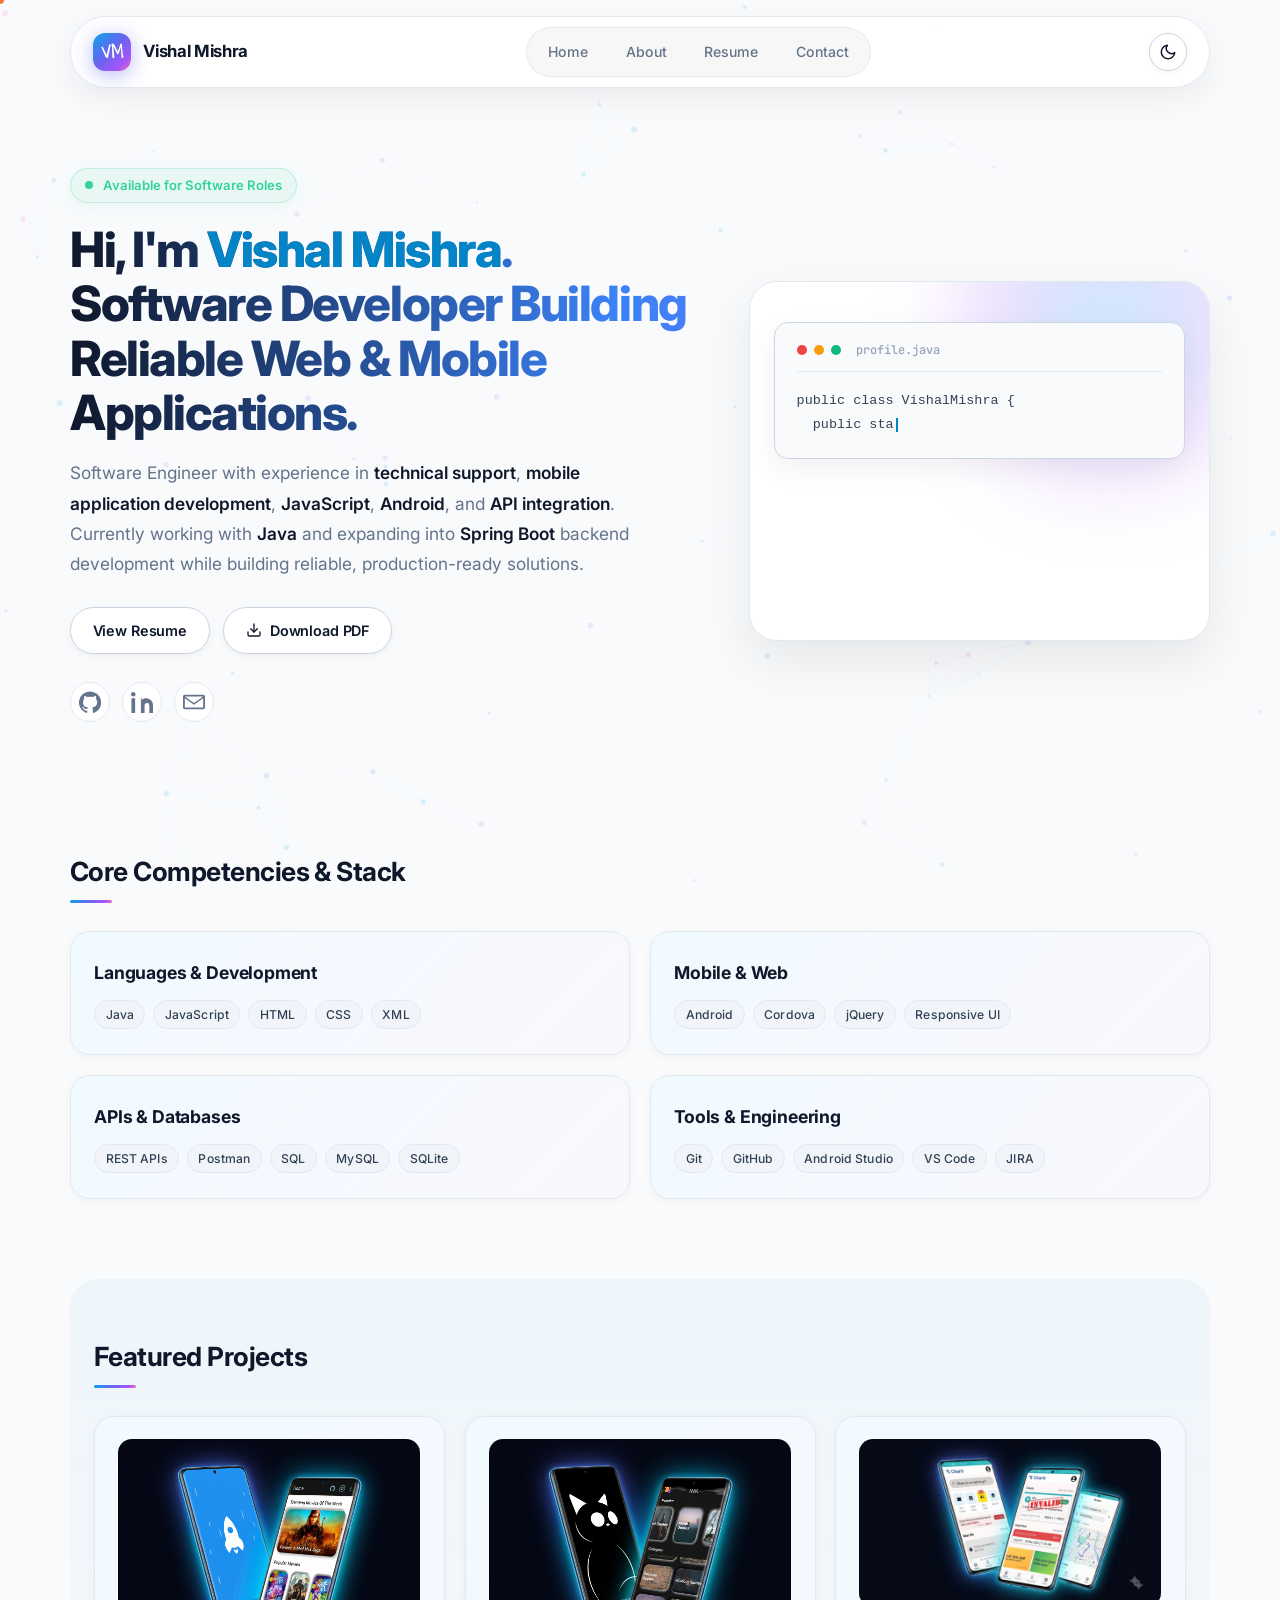
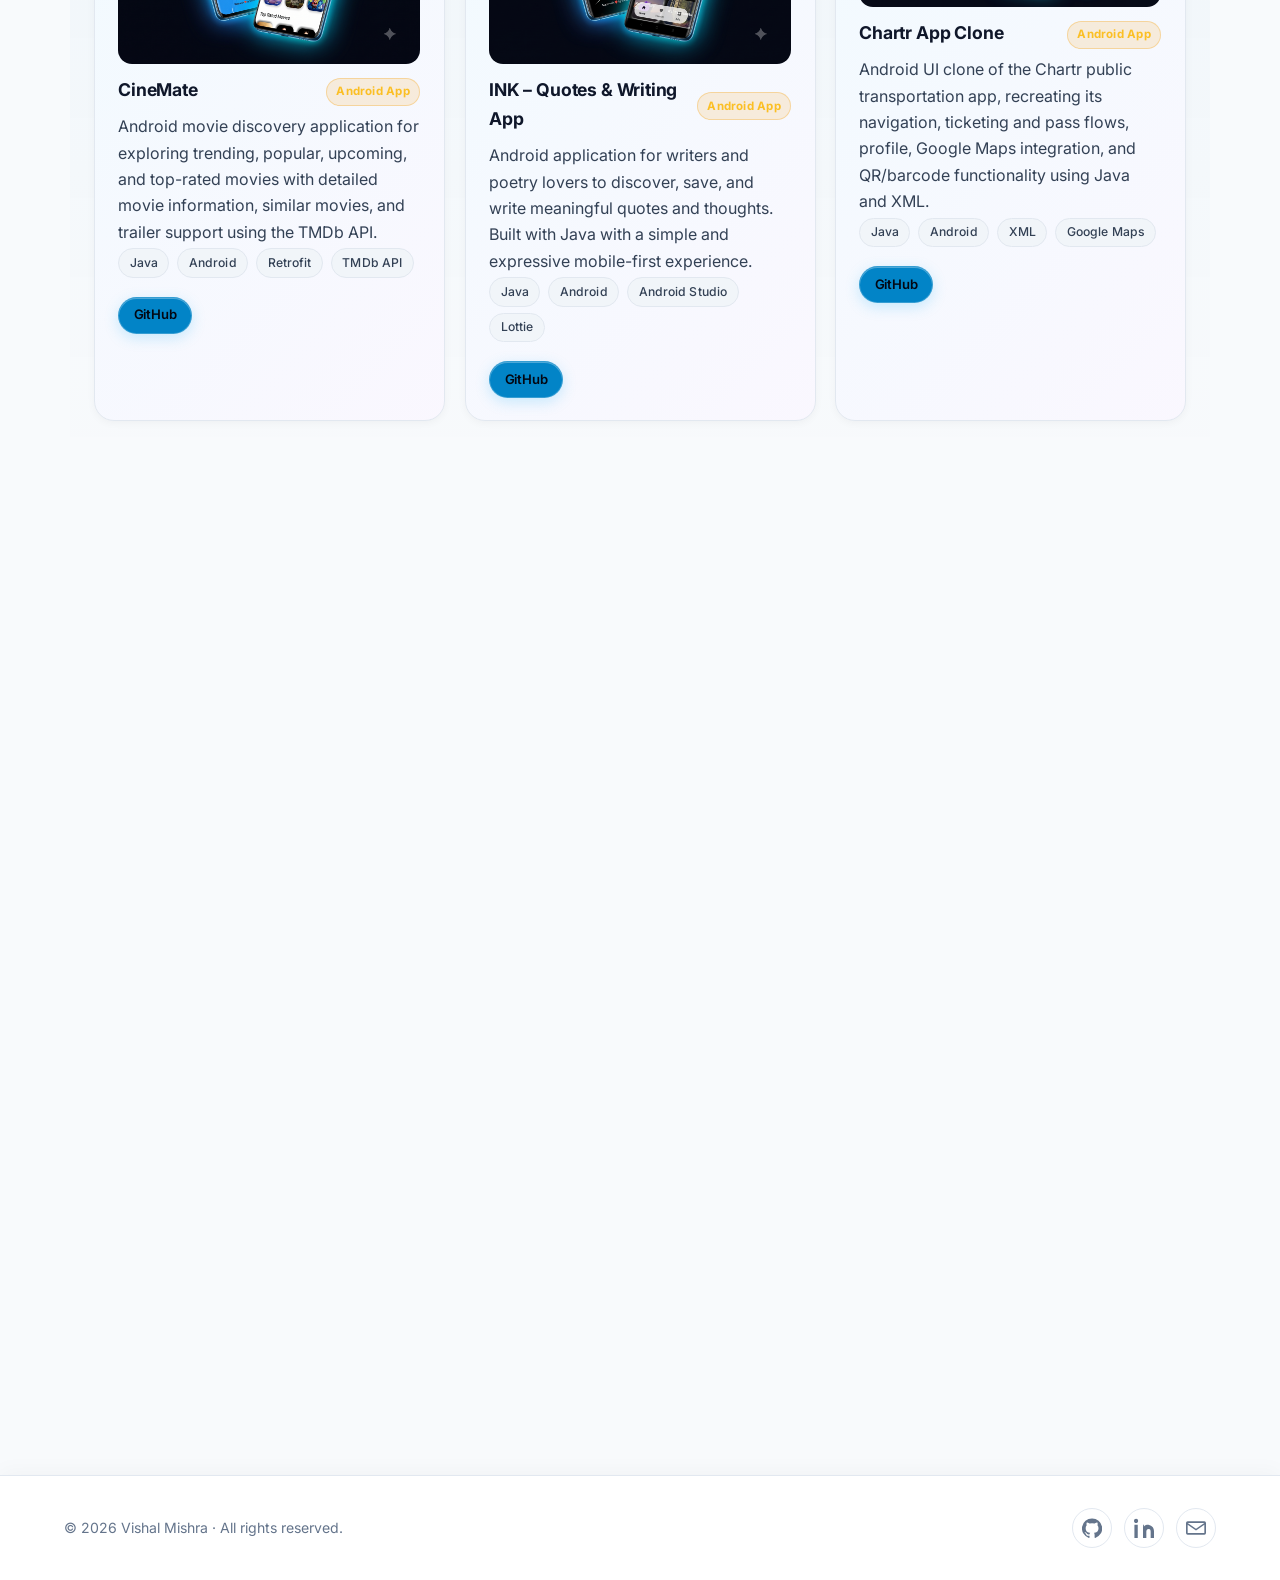
==== commit 3d195071: "Fix GitHub Pages navigation and contact email" ====
--- a/index.html
+++ b/index.html
@@ -29,11 +29,11 @@
 
     <!-- Header Navigation -->
     <header class="site-header reveal-down">
-      <a class="brand" href="/">
+      <a class="brand" href="index.html">
         <span class="logo glow">VM</span> <strong>Vishal Mishra</strong>
       </a>
       <nav class="nav" id="nav">
-        <a href="/">Home</a>
+        <a href="index.html">Home</a>
         <a href="about.html">About</a>
         <a href="resume.html">Resume</a>
         <a href="contact.html">Contact</a>
